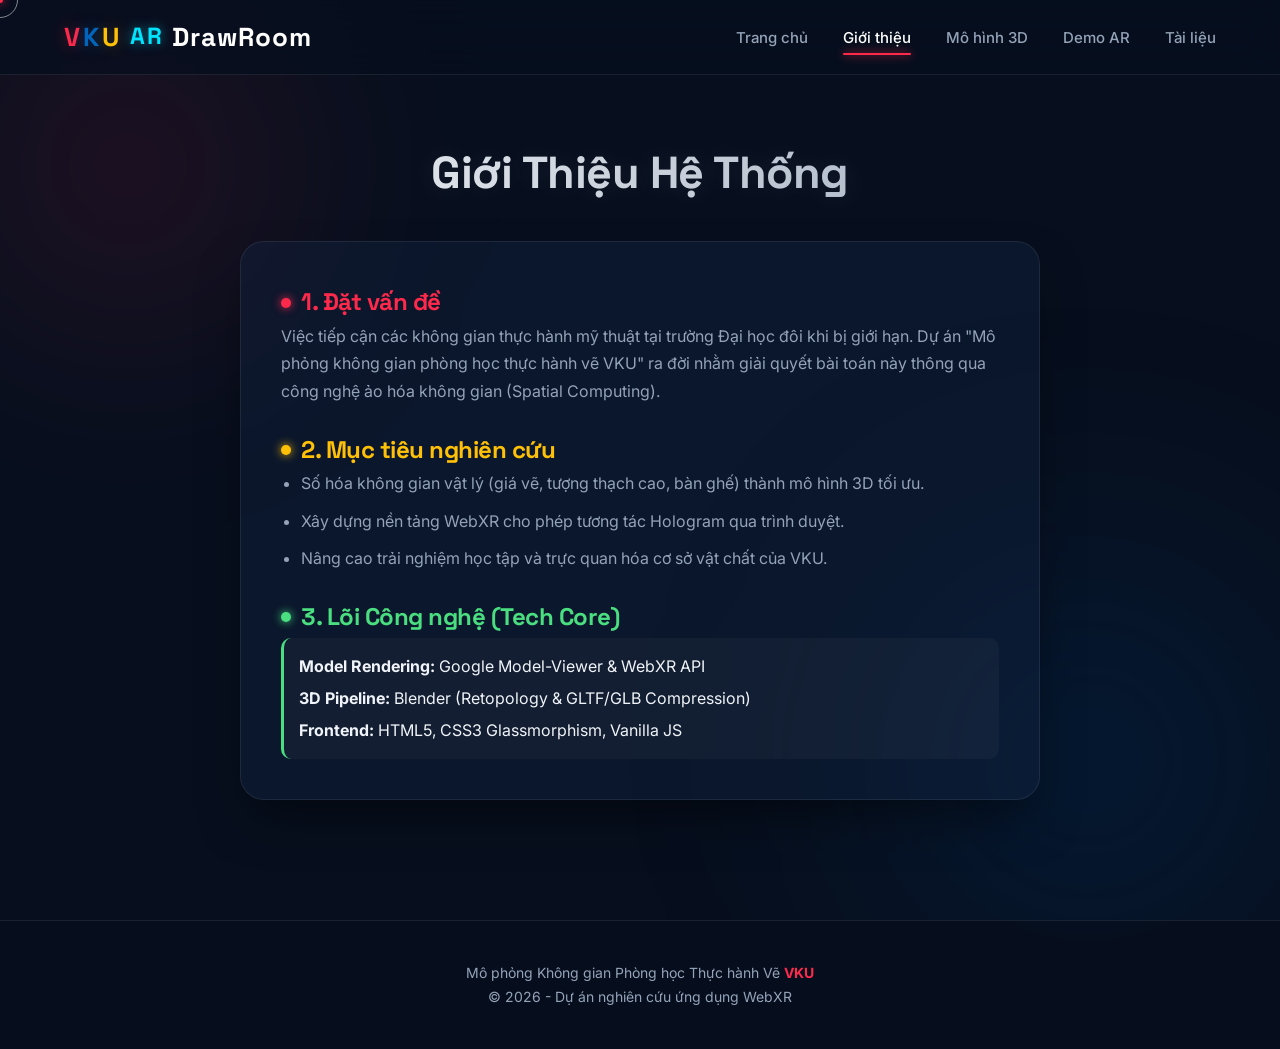
==== gioi-thieu.html @ 0f978241 "first commit" ====
<!doctype html>
<html lang="vi">
  <head>
    <meta charset="UTF-8" />
    <meta name="viewport" content="width=device-width, initial-scale=1.0" />
    <title>Giới thiệu - VKU AR DrawRoom</title>
    <link rel="stylesheet" href="css/style.css" />
    <script src="js/components.js" defer></script>
  </head>
  <body>
    <div id="splash-screen">
      <div class="loader-core"></div>
      <div class="loader-text">LOADING DATABANKS...</div>
    </div>

    <vku-header></vku-header>

    <main>
      <h1
        class="gradient-text"
        style="text-align: center; font-size: 2.8rem; margin-bottom: 30px"
      >
        Giới Thiệu Hệ Thống
      </h1>

      <div
        class="ar-container"
        style="max-width: 800px; margin: 0 auto; padding: 40px"
      >
        <h3
          style="
            color: var(--vku-red);
            margin-top: 0;
            font-size: 1.5rem;
            display: flex;
            align-items: center;
            gap: 10px;
          "
        >
          <span
            style="
              display: inline-block;
              width: 10px;
              height: 10px;
              background: var(--vku-red);
              border-radius: 50%;
              box-shadow: 0 0 10px var(--vku-red);
            "
          ></span>
          1. Đặt vấn đề
        </h3>
        <p style="color: var(--text-muted); margin-bottom: 25px">
          Việc tiếp cận các không gian thực hành mỹ thuật tại trường Đại học đôi
          khi bị giới hạn. Dự án "Mô phỏng không gian phòng học thực hành vẽ
          VKU" ra đời nhằm giải quyết bài toán này thông qua công nghệ ảo hóa
          không gian (Spatial Computing).
        </p>

        <h3
          style="
            color: var(--vku-gold);
            margin-top: 20px;
            font-size: 1.5rem;
            display: flex;
            align-items: center;
            gap: 10px;
          "
        >
          <span
            style="
              display: inline-block;
              width: 10px;
              height: 10px;
              background: var(--vku-gold);
              border-radius: 50%;
              box-shadow: 0 0 10px var(--vku-gold);
            "
          ></span>
          2. Mục tiêu nghiên cứu
        </h3>
        <ul
          style="
            margin-left: 20px;
            margin-bottom: 25px;
            color: var(--text-muted);
          "
        >
          <li style="margin-bottom: 10px">
            Số hóa không gian vật lý (giá vẽ, tượng thạch cao, bàn ghế) thành mô
            hình 3D tối ưu.
          </li>
          <li style="margin-bottom: 10px">
            Xây dựng nền tảng WebXR cho phép tương tác Hologram qua trình duyệt.
          </li>
          <li>
            Nâng cao trải nghiệm học tập và trực quan hóa cơ sở vật chất của
            VKU.
          </li>
        </ul>

        <h3
          style="
            color: #4ade80;
            margin-top: 20px;
            font-size: 1.5rem;
            display: flex;
            align-items: center;
            gap: 10px;
          "
        >
          <span
            style="
              display: inline-block;
              width: 10px;
              height: 10px;
              background: #4ade80;
              border-radius: 50%;
              box-shadow: 0 0 10px #4ade80;
            "
          ></span>
          3. Lõi Công nghệ (Tech Core)
        </h3>
        <div
          style="
            background: rgba(255, 255, 255, 0.03);
            padding: 15px;
            border-radius: 10px;
            border-left: 3px solid #4ade80;
          "
        >
          <p style="color: var(--text-main); margin-bottom: 5px">
            <strong>Model Rendering:</strong> Google Model-Viewer & WebXR API
          </p>
          <p style="color: var(--text-main); margin-bottom: 5px">
            <strong>3D Pipeline:</strong> Blender (Retopology & GLTF/GLB
            Compression)
          </p>
          <p style="color: var(--text-main)">
            <strong>Frontend:</strong> HTML5, CSS3 Glassmorphism, Vanilla JS
          </p>
        </div>
      </div>
    </main>

    <vku-footer></vku-footer>
  </body>
</html>
---- css/style.css ----
/* css/style.css - BẢN ULTIMATE SCI-FI AR */
@import url('https://fonts.googleapis.com/css2?family=Space+Grotesk:wght@400;600;700&family=Inter:wght@300;400;500&display=swap');

:root {
    --vku-red: #ff2a4b;
    --vku-red-glow: rgba(255, 42, 75, 0.4);
    --vku-blue-dark: #070f1e;
    --vku-blue-light: #122343;
    --vku-blue-brand: #0065bd;
    --vku-blue-brand-glow: rgba(0, 101, 189, 0.5);
    --vku-gold: #ffc107;
    --vku-gold-glow: rgba(255, 193, 7, 0.3);
    --ar-cyan: #00e5ff;
    --ar-cyan-glow: rgba(0, 229, 255, 0.5);
    --text-main: #f0f4f8;
    --text-muted: #94a3b8;
    --glass-bg: rgba(18, 35, 67, 0.4);
    --glass-border: rgba(255, 255, 255, 0.08);
}

* {
    margin: 0;
    padding: 0;
    box-sizing: border-box;
}

body {
    background-color: var(--vku-blue-dark);
    color: var(--text-main);
    font-family: 'Inter', sans-serif;
    line-height: 1.7;
    overflow-x: hidden;
}

/* 1. HOLOGRAPHIC BACKGROUND */
body::before,
body::after {
    content: '';
    position: fixed;
    border-radius: 50%;
    filter: blur(100px);
    z-index: -1;
    pointer-events: none;
    animation: floatOrb 20s infinite alternate ease-in-out;
}

body::before {
    top: -10%;
    left: -10%;
    width: 40vw;
    height: 40vw;
    background: radial-gradient(circle, rgba(255, 42, 75, 0.15) 0%, transparent 70%);
}

body::after {
    bottom: -20%;
    right: -10%;
    width: 50vw;
    height: 50vw;
    background: radial-gradient(circle, rgba(1, 60, 120, 0.3) 0%, transparent 70%);
    animation-direction: alternate-reverse;
    animation-duration: 25s;
}

@keyframes floatOrb {
    0% {
        transform: translate(0, 0) scale(1);
    }

    100% {
        transform: translate(15%, 15%) scale(1.3);
    }
}

::-webkit-scrollbar {
    width: 8px;
}

::-webkit-scrollbar-track {
    background: var(--vku-blue-dark);
}

::-webkit-scrollbar-thumb {
    background: var(--vku-blue-light);
    border-radius: 10px;
}

::-webkit-scrollbar-thumb:hover {
    background: var(--vku-red);
}

main {
    padding: 60px 5%;
    min-height: 80vh;
    animation: fadeUp 1s cubic-bezier(0.16, 1, 0.3, 1) forwards;
}

@keyframes fadeUp {
    0% {
        opacity: 0;
        transform: translateY(30px);
    }

    100% {
        opacity: 1;
        transform: translateY(0);
    }
}

h1,
h2,
h3 {
    font-family: 'Space Grotesk', sans-serif;
    color: var(--text-main);
    letter-spacing: -0.5px;
}

.gradient-text {
    background: linear-gradient(to right, #ffffff, #94a3b8);
    -webkit-background-clip: text;
    -webkit-text-fill-color: transparent;
    text-shadow: 0 0 30px rgba(255, 255, 255, 0.1);
}

/* 2. BUTTON SCI-FI TIA SÁNG CHẠY QUANH VIỀN */
.btn-sweep {
    position: relative;
    display: inline-flex;
    background: rgba(255, 42, 75, 0.1);
    border-radius: 50px;
    padding: 2px;
    overflow: hidden;
    text-decoration: none;
    transition: transform 0.4s cubic-bezier(0.175, 0.885, 0.32, 1.275);
    box-shadow: 0 0 20px rgba(255, 42, 75, 0.2);
}

.btn-sweep::after {
    content: '';
    position: absolute;
    top: -50%;
    left: -50%;
    width: 200%;
    height: 200%;
    background: conic-gradient(transparent, transparent, transparent, var(--vku-red));
    animation: rotateLight 3s linear infinite;
    z-index: 1;
}

@keyframes rotateLight {
    0% {
        transform: rotate(0deg);
    }

    100% {
        transform: rotate(360deg);
    }
}

.btn-sweep span {
    position: relative;
    z-index: 2;
    display: flex;
    align-items: center;
    justify-content: center;
    background: var(--vku-blue-dark);
    color: #fff;
    padding: 14px 32px;
    border-radius: 50px;
    font-family: 'Space Grotesk', sans-serif;
    font-weight: 700;
    letter-spacing: 0.5px;
    transition: 0.3s;
}

.btn-sweep:hover {
    transform: translateY(-5px) scale(1.02);
    box-shadow: 0 10px 30px var(--vku-red-glow);
}

.btn-sweep:hover span {
    background: rgba(7, 15, 30, 0.8);
}

.btn.secondary {
    display: inline-flex;
    background: var(--glass-bg);
    color: var(--vku-gold);
    border: 1px solid var(--vku-gold);
    border-radius: 50px;
    padding: 14px 32px;
    font-family: 'Space Grotesk', sans-serif;
    font-weight: 700;
    text-decoration: none;
    transition: 0.3s;
    box-shadow: 0 0 15px var(--vku-gold-glow);
}

.btn.secondary:hover {
    background: var(--vku-gold);
    color: var(--vku-blue-dark);
    transform: translateY(-5px);
}

/* 3. HEADER GLASSMORPHISM */
header {
    background-color: rgba(7, 15, 30, 0.7);
    backdrop-filter: blur(20px);
    -webkit-backdrop-filter: blur(20px);
    border-bottom: 1px solid var(--glass-border);
    padding: 15px 5%;
    display: flex;
    justify-content: space-between;
    align-items: center;
    position: sticky;
    top: 0;
    z-index: 1000;
}

.logo {
    font-family: 'Space Grotesk', sans-serif;
    color: #fff;
    font-size: 26px;
    font-weight: 700;
    text-decoration: none;
    display: flex;
    align-items: center;
    letter-spacing: 1px;
}

.vku-letter {
    display: inline-block;
    transition: all 0.3s ease;
}

/* V - Đỏ */
.vku-letter.red {
    color: var(--vku-red);
    text-shadow: 0 0 15px var(--vku-red-glow);
}

/* K - Xanh dương */
.vku-letter.blue {
    color: var(--vku-blue-brand);
    text-shadow: 0 0 15px var(--vku-blue-brand-glow);
    margin: 0 2px;
}

/* U - Vàng VKU */
.vku-letter.gold {
    color: var(--vku-gold);
    text-shadow: 0 0 15px var(--vku-gold-glow);
}

/* Chữ AR - Xanh ngọc phát sáng */
.ar-tag {
    color: var(--ar-cyan);
    margin-left: 10px;
    margin-right: 8px;
    font-size: 0.9em;
    text-shadow: 0 0 12px var(--ar-cyan-glow);
    letter-spacing: 2px;
    /* Kéo giãn nhẹ chữ AR cho ngầu */
}

/* Hiệu ứng khi di chuột vào logo: Tất cả cùng sáng rực lên */
.logo:hover .vku-letter.red {
    text-shadow: 0 0 25px var(--vku-red), 0 0 40px var(--vku-red-glow);
}

.logo:hover .vku-letter.blue {
    text-shadow: 0 0 25px var(--vku-blue-brand), 0 0 40px var(--vku-blue-brand-glow);
}

.logo:hover .vku-letter.gold {
    text-shadow: 0 0 25px var(--vku-gold), 0 0 40px var(--vku-gold-glow);
}

.logo:hover .ar-tag {
    text-shadow: 0 0 25px var(--ar-cyan), 0 0 40px var(--ar-cyan-glow);
}

/* Hiệu ứng khi di chuột vào logo: Chữ sáng rực lên */
.logo:hover .vku-letter.red {
    text-shadow: 0 0 25px var(--vku-red), 0 0 40px var(--vku-red-glow);
}

.logo:hover .vku-letter.blue {
    text-shadow: 0 0 25px var(--vku-blue-brand), 0 0 40px var(--vku-blue-brand-glow);
}

.nav-links {
    list-style: none;
    display: flex;
    gap: 35px;
}

.nav-links li a {
    color: var(--text-muted);
    text-decoration: none;
    font-weight: 500;
    font-size: 15px;
    transition: 0.3s ease;
    position: relative;
    padding: 8px 0;
}

.nav-links li a::after {
    content: '';
    position: absolute;
    bottom: 0;
    left: 50%;
    transform: translateX(-50%);
    width: 0px;
    height: 2px;
    background-color: var(--vku-red);
    transition: 0.3s ease;
    border-radius: 2px;
    box-shadow: 0 0 10px var(--vku-red);
}

.nav-links li a:hover,
.nav-links li a.active {
    color: #fff;
}

.nav-links li a:hover::after,
.nav-links li a.active::after {
    width: 100%;
}

/* 4. AR & 3D VIEWER CONTAINER */
.ar-container {
    background: var(--glass-bg);
    backdrop-filter: blur(10px);
    padding: 15px;
    border-radius: 24px;
    border: 1px solid var(--glass-border);
    box-shadow: 0 25px 50px -12px rgba(0, 0, 0, 0.5);
    position: relative;
    transition: transform 0.4s ease;
    margin-bottom: 40px;
}

.ar-container:hover {
    transform: translateY(-5px);
    border-color: rgba(255, 255, 255, 0.15);
}

model-viewer {
    width: 100%;
    height: 70vh;
    border-radius: 16px;
    outline: none;
    background-color: #0b1426;
    background-image: linear-gradient(rgba(255, 255, 255, 0.03) 1px, transparent 1px), linear-gradient(90deg, rgba(255, 255, 255, 0.03) 1px, transparent 1px);
    background-size: 30px 30px;
    box-shadow: inset 0 0 50px rgba(0, 0, 0, 0.8);
}

.ar-button {
    background: rgba(255, 255, 255, 0.1);
    backdrop-filter: blur(10px);
    border: 1px solid rgba(255, 255, 255, 0.2);
    color: #fff;
    border-radius: 50px;
    position: absolute;
    bottom: 30px;
    left: 50%;
    transform: translateX(-50%);
    padding: 14px 30px;
    font-weight: 600;
    font-size: 16px;
    cursor: pointer;
    box-shadow: 0 10px 30px rgba(0, 0, 0, 0.5);
    transition: all 0.3s ease;
}

.ar-button:hover {
    background: var(--vku-red);
    border-color: var(--vku-red);
    box-shadow: 0 0 20px var(--vku-red-glow);
    transform: translateX(-50%) translateY(-5px);
}

/* 5. SPLASH SCREEN (MÀN HÌNH KHỞI ĐỘNG) */
#splash-screen {
    position: fixed;
    top: 0;
    left: 0;
    width: 100vw;
    height: 100vh;
    background-color: var(--vku-blue-dark);
    display: flex;
    flex-direction: column;
    justify-content: center;
    align-items: center;
    z-index: 10000;
    transition: opacity 0.8s ease, visibility 0.8s ease;
}

.loader-core {
    width: 60px;
    height: 60px;
    border: 3px solid rgba(255, 255, 255, 0.1);
    border-top-color: var(--vku-red);
    border-bottom-color: var(--vku-gold);
    border-radius: 50%;
    animation: spinSystem 1s cubic-bezier(0.68, -0.55, 0.265, 1.55) infinite;
}

.loader-text {
    margin-top: 20px;
    font-family: 'Space Grotesk', sans-serif;
    color: var(--text-muted);
    font-size: 14px;
    letter-spacing: 3px;
    animation: pulseText 1.5s infinite alternate;
}

@keyframes spinSystem {
    0% {
        transform: rotate(0deg);
    }

    100% {
        transform: rotate(360deg);
    }
}

@keyframes pulseText {
    0% {
        opacity: 0.5;
    }

    100% {
        opacity: 1;
        color: #fff;
        text-shadow: 0 0 10px #fff;
    }
}

body.loaded #splash-screen {
    opacity: 0;
    visibility: hidden;
    pointer-events: none;
}

/* 6. CUSTOM CURSOR */
@media (min-width: 768px) {

    body,
    a,
    button,
    .menu-toggle,
    model-viewer {
        cursor: none !important;
    }
}

.custom-cursor-dot {
    position: fixed;
    top: 0;
    left: 0;
    width: 6px;
    height: 6px;
    background: var(--vku-red);
    border-radius: 50%;
    pointer-events: none;
    z-index: 9999;
    transform: translate(-50%, -50%);
    box-shadow: 0 0 10px var(--vku-red);
}

.custom-cursor-ring {
    position: fixed;
    top: 0;
    left: 0;
    width: 36px;
    height: 36px;
    border: 1px solid rgba(255, 255, 255, 0.5);
    border-radius: 50%;
    pointer-events: none;
    z-index: 9998;
    transform: translate(-50%, -50%);
    transition: width 0.2s, height 0.2s, border-color 0.2s, background-color 0.2s;
}

.custom-cursor-ring.hovered {
    width: 50px;
    height: 50px;
    border-color: var(--vku-gold);
    background-color: rgba(255, 193, 7, 0.1);
    box-shadow: 0 0 20px rgba(255, 193, 7, 0.2);
}

/* FOOTER & MOBILE RESPONSIVE */
footer {
    background-color: rgba(7, 15, 30, 0.9);
    border-top: 1px solid var(--glass-border);
    color: var(--text-muted);
    text-align: center;
    padding: 40px 20px;
    margin-top: 60px;
    font-size: 14px;
}

footer span {
    color: var(--vku-red);
    font-weight: 700;
}

.menu-toggle {
    display: none;
    background: none;
    border: none;
    color: #fff;
}

@media (max-width: 768px) {
    .nav-links {
        position: absolute;
        top: 100%;
        left: 0;
        width: 100%;
        background-color: rgba(7, 15, 30, 0.95);
        backdrop-filter: blur(20px);
        flex-direction: column;
        gap: 0;
        padding: 0;
        max-height: 0;
        overflow: hidden;
        transition: max-height 0.5s;
        border-bottom: 1px solid var(--glass-border);
    }

    .nav-links.show {
        max-height: 400px;
    }

    .nav-links li a {
        display: block;
        padding: 20px;
        border-bottom: 1px solid rgba(255, 255, 255, 0.05);
        text-align: center;
    }

    .nav-links li a::after {
        display: none;
    }

    .nav-links li a.active {
        color: var(--vku-red);
        background: rgba(255, 42, 75, 0.05);
    }

    .menu-toggle {
        display: block;
    }

    model-viewer {
        height: 55vh;
    }
}
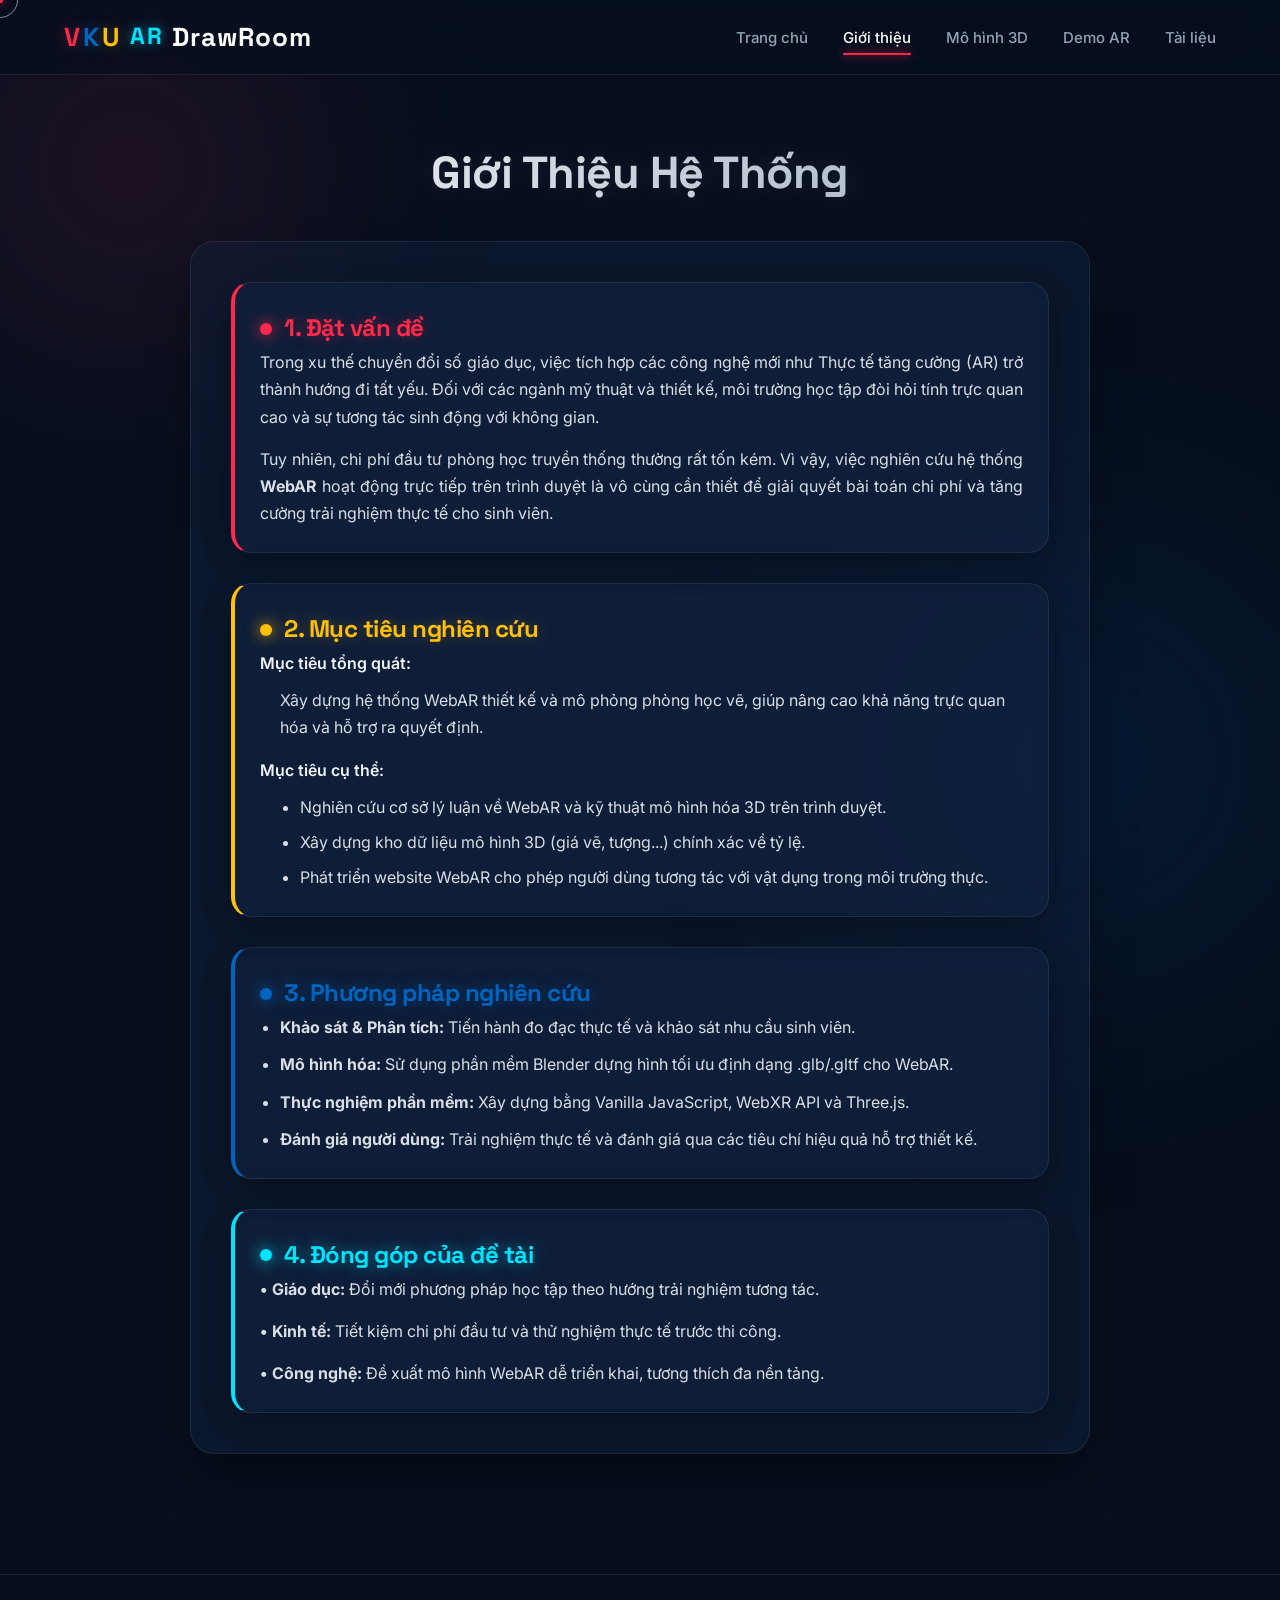
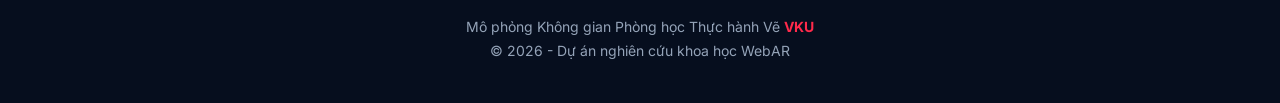
==== commit eef9493b: "update" ====
--- a/gioi-thieu.html
+++ b/gioi-thieu.html
@@ -15,132 +15,73 @@
 
     <vku-header></vku-header>
 
-    <main>
-      <h1
-        class="gradient-text"
-        style="text-align: center; font-size: 2.8rem; margin-bottom: 30px"
-      >
-        Giới Thiệu Hệ Thống
-      </h1>
+  <main>
+  <h1 class="gradient-text" style="text-align: center; font-size: 2.8rem; margin-bottom: 30px">
+    Giới Thiệu Hệ Thống
+  </h1>
 
-      <div
-        class="ar-container"
-        style="max-width: 800px; margin: 0 auto; padding: 40px"
-      >
-        <h3
-          style="
-            color: var(--vku-red);
-            margin-top: 0;
-            font-size: 1.5rem;
-            display: flex;
-            align-items: center;
-            gap: 10px;
-          "
-        >
-          <span
-            style="
-              display: inline-block;
-              width: 10px;
-              height: 10px;
-              background: var(--vku-red);
-              border-radius: 50%;
-              box-shadow: 0 0 10px var(--vku-red);
-            "
-          ></span>
-          1. Đặt vấn đề
-        </h3>
-        <p style="color: var(--text-muted); margin-bottom: 25px">
-          Việc tiếp cận các không gian thực hành mỹ thuật tại trường Đại học đôi
-          khi bị giới hạn. Dự án "Mô phỏng không gian phòng học thực hành vẽ
-          VKU" ra đời nhằm giải quyết bài toán này thông qua công nghệ ảo hóa
-          không gian (Spatial Computing).
-        </p>
+  <div class="ar-container" style="max-width: 900px; margin: 0 auto; padding: 40px">
+    
+    <!-- 1. ĐẶT VẤN ĐỀ -->
+    <div style="background: var(--glass-bg); backdrop-filter: blur(10px); padding: 25px; border-radius: 20px; border: 1px solid var(--glass-border); border-left: 4px solid var(--vku-red); margin-bottom: 30px; box-shadow: 0 10px 30px rgba(0,0,0,0.3);">
+      <h3 style="color: var(--vku-red); margin-top: 0; font-size: 1.5rem; display: flex; align-items: center; gap: 12px; text-shadow: 0 0 15px var(--vku-red-glow);">
+        <span style="display: inline-block; width: 12px; height: 12px; background: var(--vku-red); border-radius: 50%; box-shadow: 0 0 15px var(--vku-red);"></span>
+        1. Đặt vấn đề
+      </h3>
+      <p style="color: var(--text-main); margin-bottom: 15px; opacity: 0.9; text-align: justify;">
+        Trong xu thế chuyển đổi số giáo dục, việc tích hợp các công nghệ mới như Thực tế tăng cường (AR) trở thành hướng đi tất yếu. Đối với các ngành mỹ thuật và thiết kế, môi trường học tập đòi hỏi tính trực quan cao và sự tương tác sinh động với không gian.
+      </p>
+      <p style="color: var(--text-main); margin-bottom: 0; opacity: 0.9; text-align: justify;">
+        Tuy nhiên, chi phí đầu tư phòng học truyền thống thường rất tốn kém. Vì vậy, việc nghiên cứu hệ thống <strong>WebAR</strong> hoạt động trực tiếp trên trình duyệt là vô cùng cần thiết để giải quyết bài toán chi phí và tăng cường trải nghiệm thực tế cho sinh viên.
+      </p>
+    </div>
 
-        <h3
-          style="
-            color: var(--vku-gold);
-            margin-top: 20px;
-            font-size: 1.5rem;
-            display: flex;
-            align-items: center;
-            gap: 10px;
-          "
-        >
-          <span
-            style="
-              display: inline-block;
-              width: 10px;
-              height: 10px;
-              background: var(--vku-gold);
-              border-radius: 50%;
-              box-shadow: 0 0 10px var(--vku-gold);
-            "
-          ></span>
-          2. Mục tiêu nghiên cứu
-        </h3>
-        <ul
-          style="
-            margin-left: 20px;
-            margin-bottom: 25px;
-            color: var(--text-muted);
-          "
-        >
-          <li style="margin-bottom: 10px">
-            Số hóa không gian vật lý (giá vẽ, tượng thạch cao, bàn ghế) thành mô
-            hình 3D tối ưu.
-          </li>
-          <li style="margin-bottom: 10px">
-            Xây dựng nền tảng WebXR cho phép tương tác Hologram qua trình duyệt.
-          </li>
-          <li>
-            Nâng cao trải nghiệm học tập và trực quan hóa cơ sở vật chất của
-            VKU.
-          </li>
-        </ul>
+    <!-- 2. MỤC TIÊU NGHIÊN CỨU -->
+    <div style="background: var(--glass-bg); backdrop-filter: blur(10px); padding: 25px; border-radius: 20px; border: 1px solid var(--glass-border); border-left: 4px solid var(--vku-gold); margin-bottom: 30px; box-shadow: 0 10px 30px rgba(0,0,0,0.3);">
+      <h3 style="color: var(--vku-gold); margin-top: 0; font-size: 1.5rem; display: flex; align-items: center; gap: 12px; text-shadow: 0 0 15px var(--vku-gold-glow);">
+        <span style="display: inline-block; width: 12px; height: 12px; background: var(--vku-gold); border-radius: 50%; box-shadow: 0 0 15px var(--vku-gold);"></span>
+        2. Mục tiêu nghiên cứu
+      </h3>
+      <p style="color: var(--text-main); margin-bottom: 10px; font-weight: 600;">Mục tiêu tổng quát:</p>
+      <p style="color: var(--text-main); margin-left: 20px; margin-bottom: 15px; opacity: 0.9;">Xây dựng hệ thống WebAR thiết kế và mô phỏng phòng học vẽ, giúp nâng cao khả năng trực quan hóa và hỗ trợ ra quyết định.</p>
+      
+      <p style="color: var(--text-main); margin-bottom: 10px; font-weight: 600;">Mục tiêu cụ thể:</p>
+      <ul style="margin-left: 40px; color: var(--text-main); opacity: 0.9;">
+        <li style="margin-bottom: 8px">Nghiên cứu cơ sở lý luận về WebAR và kỹ thuật mô hình hóa 3D trên trình duyệt.</li>
+        <li style="margin-bottom: 8px">Xây dựng kho dữ liệu mô hình 3D (giá vẽ, tượng...) chính xác về tỷ lệ.</li>
+        <li>Phát triển website WebAR cho phép người dùng tương tác với vật dụng trong môi trường thực.</li>
+      </ul>
+    </div>
 
-        <h3
-          style="
-            color: #4ade80;
-            margin-top: 20px;
-            font-size: 1.5rem;
-            display: flex;
-            align-items: center;
-            gap: 10px;
-          "
-        >
-          <span
-            style="
-              display: inline-block;
-              width: 10px;
-              height: 10px;
-              background: #4ade80;
-              border-radius: 50%;
-              box-shadow: 0 0 10px #4ade80;
-            "
-          ></span>
-          3. Lõi Công nghệ (Tech Core)
-        </h3>
-        <div
-          style="
-            background: rgba(255, 255, 255, 0.03);
-            padding: 15px;
-            border-radius: 10px;
-            border-left: 3px solid #4ade80;
-          "
-        >
-          <p style="color: var(--text-main); margin-bottom: 5px">
-            <strong>Model Rendering:</strong> Google Model-Viewer & WebXR API
-          </p>
-          <p style="color: var(--text-main); margin-bottom: 5px">
-            <strong>3D Pipeline:</strong> Blender (Retopology & GLTF/GLB
-            Compression)
-          </p>
-          <p style="color: var(--text-main)">
-            <strong>Frontend:</strong> HTML5, CSS3 Glassmorphism, Vanilla JS
-          </p>
-        </div>
+    <!-- 3. PHƯƠNG PHÁP NGHIÊN CỨU - ĐÃ CHUYỂN SANG XANH VKU -->
+    <div style="background: var(--glass-bg); backdrop-filter: blur(10px); padding: 25px; border-radius: 20px; border: 1px solid var(--glass-border); border-left: 4px solid var(--vku-blue-brand); margin-bottom: 30px; box-shadow: 0 10px 30px rgba(0,0,0,0.3);">
+      <h3 style="color: var(--vku-blue-brand); margin-top: 0; font-size: 1.5rem; display: flex; align-items: center; gap: 12px; text-shadow: 0 0 15px var(--vku-blue-brand-glow);">
+        <span style="display: inline-block; width: 12px; height: 12px; background: var(--vku-blue-brand); border-radius: 50%; box-shadow: 0 0 15px var(--vku-blue-brand);"></span>
+        3. Phương pháp nghiên cứu
+      </h3>
+      <ul style="margin-left: 20px; color: var(--text-main); opacity: 0.9;">
+        <li style="margin-bottom: 10px"><strong>Khảo sát & Phân tích:</strong> Tiến hành đo đạc thực tế và khảo sát nhu cầu sinh viên.</li>
+        <li style="margin-bottom: 10px"><strong>Mô hình hóa:</strong> Sử dụng phần mềm Blender dựng hình tối ưu định dạng .glb/.gltf cho WebAR.</li>
+        <li style="margin-bottom: 10px"><strong>Thực nghiệm phần mềm:</strong> Xây dựng bằng Vanilla JavaScript, WebXR API và Three.js.</li>
+        <li><strong>Đánh giá người dùng:</strong> Trải nghiệm thực tế và đánh giá qua các tiêu chí hiệu quả hỗ trợ thiết kế.</li>
+      </ul>
+    </div>
+
+    <!-- 4. ĐÓNG GÓP CỦA ĐỀ TÀI -->
+    <div style="background: var(--glass-bg); backdrop-filter: blur(10px); padding: 25px; border-radius: 20px; border: 1px solid var(--glass-border); border-left: 4px solid var(--ar-cyan); box-shadow: 0 10px 30px rgba(0,0,0,0.3);">
+      <h3 style="color: var(--ar-cyan); margin-top: 0; font-size: 1.5rem; display: flex; align-items: center; gap: 12px; text-shadow: 0 0 15px var(--ar-cyan-glow);">
+        <span style="display: inline-block; width: 12px; height: 12px; background: var(--ar-cyan); border-radius: 50%; box-shadow: 0 0 15px var(--ar-cyan);"></span>
+        4. Đóng góp của đề tài
+      </h3>
+      <div style="display: grid; grid-template-columns: 1fr; gap: 15px; color: var(--text-main); opacity: 0.9;">
+        <div><strong>• Giáo dục:</strong> Đổi mới phương pháp học tập theo hướng trải nghiệm tương tác.</div>
+        <div><strong>• Kinh tế:</strong> Tiết kiệm chi phí đầu tư và thử nghiệm thực tế trước thi công.</div>
+        <div><strong>• Công nghệ:</strong> Đề xuất mô hình WebAR dễ triển khai, tương thích đa nền tảng.</div>
       </div>
-    </main>
+    </div>
+
+  </div>
+</main>
 
     <vku-footer></vku-footer>
   </body>
